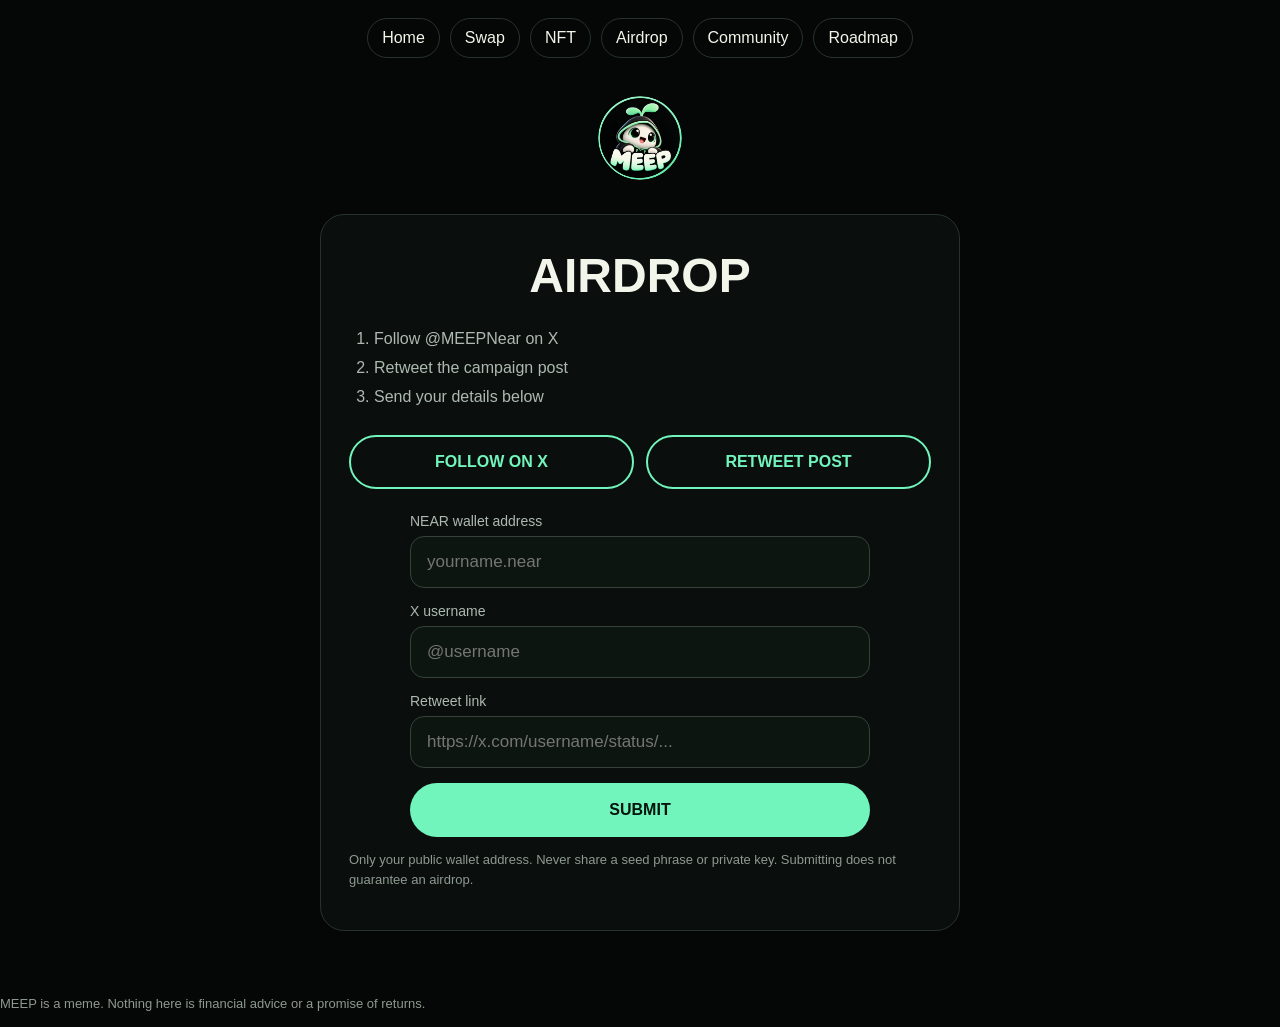
==== airdrop/index.html @ c92f4c92 "Update index.html" ====
<!doctype html>
<html lang="en">
<head>
<meta charset="utf-8">
<meta name="viewport" content="width=device-width,initial-scale=1">
<title>Airdrop — MEEP</title>
<style>
*{box-sizing:border-box}
html,body{margin:0;background:#050706;color:#f2f5e9;font-family:Arial,sans-serif}
body{min-height:100vh}
.nav{display:flex;flex-wrap:wrap;gap:10px;justify-content:center;padding:18px}
.nav a{color:#f2f5e9;text-decoration:none;padding:10px 14px;border:1px solid #26332c;border-radius:999px}
.nav a:hover{border-color:#72f5bd}
.page-head{text-align:center;padding:20px}
.page-head img{border-radius:50%}
main{max-width:680px;margin:auto;padding:10px 20px 50px}
#airdrop{border:1px solid #26332c;border-radius:24px;padding:28px;background:#0a0f0d}
h1{text-align:center;font-size:48px;margin:5px 0 22px}
.steps{line-height:1.8;padding-left:25px;color:#aeb9b1}
.row{display:grid;grid-template-columns:1fr 1fr;gap:12px;margin:24px 0}
.btn{display:flex;align-items:center;justify-content:center;min-height:54px;padding:12px 18px;border-radius:999px;background:#72f5bd;color:#03140c;border:2px solid #72f5bd;font-weight:700;text-decoration:none;cursor:pointer;font-size:16px}
.btn.ghost{background:transparent;color:#72f5bd}
.form{display:grid;gap:15px;max-width:460px;margin:0 auto}
.form label{display:grid;gap:7px;color:#aeb9b1;font-size:14px}
.form input{display:block;width:100%;height:52px;padding:12px 16px;border:1px solid #35433b;border-radius:14px;background:#0d1511;color:#fff;font-size:17px;outline:none;pointer-events:auto;touch-action:auto;user-select:text;-webkit-user-select:text;-webkit-appearance:none}
.form input:focus{border-color:#72f5bd;box-shadow:0 0 0 2px rgba(114,245,189,.2)}
.form button{width:100%;border:0}
.mut{color:#8e9991}
.small{font-size:13px;line-height:1.5}
.msg{text-align:center;min-height:20px}
.hp{position:absolute!important;left:-9999px!important;width:1px!important;height:1px!important;opacity:0!important}
@media(max-width:600px){h1{font-size:38px}.row{grid-template-columns:1fr}.nav{gap:6px}.nav a{font-size:13px;padding:8px 11px}#airdrop{padding:22px 16px}}
</style>
</head>
<body>
<nav class="nav">
<a href="../">Home</a><a href="../swap/">Swap</a><a href="../nft/">NFT</a><a href="../airdrop/">Airdrop</a><a href="../#community">Community</a><a href="../#roadmap">Roadmap</a>
</nav>
<header class="page-head"><a href="../"><img src="../assets/meep-logo.png" width="84" height="84" alt="MEEP"></a></header>

<main>
<section id="airdrop">
<h1>AIRDROP</h1>
<ol class="steps">
<li>Follow @MEEPNear on X</li>
<li>Retweet the campaign post</li>
<li>Send your details below</li>
</ol>

<div class="row">
<a class="btn ghost" href="https://x.com/MEEPNear" target="_blank" rel="noopener noreferrer">FOLLOW ON X</a>
<a class="btn ghost" href="https://x.com/MEEPNear/status/1961234567890123456" target="_blank" rel="noopener noreferrer">RETWEET POST</a>
</div>

<form id="airdropForm"
      class="form"
      method="POST"
      action="https://script.google.com/macros/s/AKfycbz8wpU4jtwtX3oNjs5a-BpoAA3H7zuObU0qwTlB0TODlUse9aWBgsUAeE2JBNXqvugm1g/exec">

<label>NEAR wallet address
<input id="wallet" name="wallet" type="text" autocomplete="off" autocapitalize="none" spellcheck="false" placeholder="yourname.near" maxlength="64" required>
</label>

<label>X username
<input id="x_username" name="x_username" type="text" autocomplete="off" autocapitalize="none" spellcheck="false" placeholder="@username" maxlength="16" required>
</label>

<label>Retweet link
<input id="retweet_url" name="retweet_url" type="url" inputmode="url" placeholder="https://x.com/username/status/..." maxlength="200" required>
</label>

<!-- Honeypot: should remain empty -->
<input class="hp" name="website" tabindex="-1" autocomplete="off">

<button id="submitBtn" class="btn" type="submit">SUBMIT</button>
</form>

<p class="mut small">Only your public wallet address. Never share a seed phrase or private key. Submitting does not guarantee an airdrop.</p>
</section>
</main>

<footer><p class="mut small">MEEP is a meme. Nothing here is financial advice or a promise of returns.</p></footer>
</body>
</html>
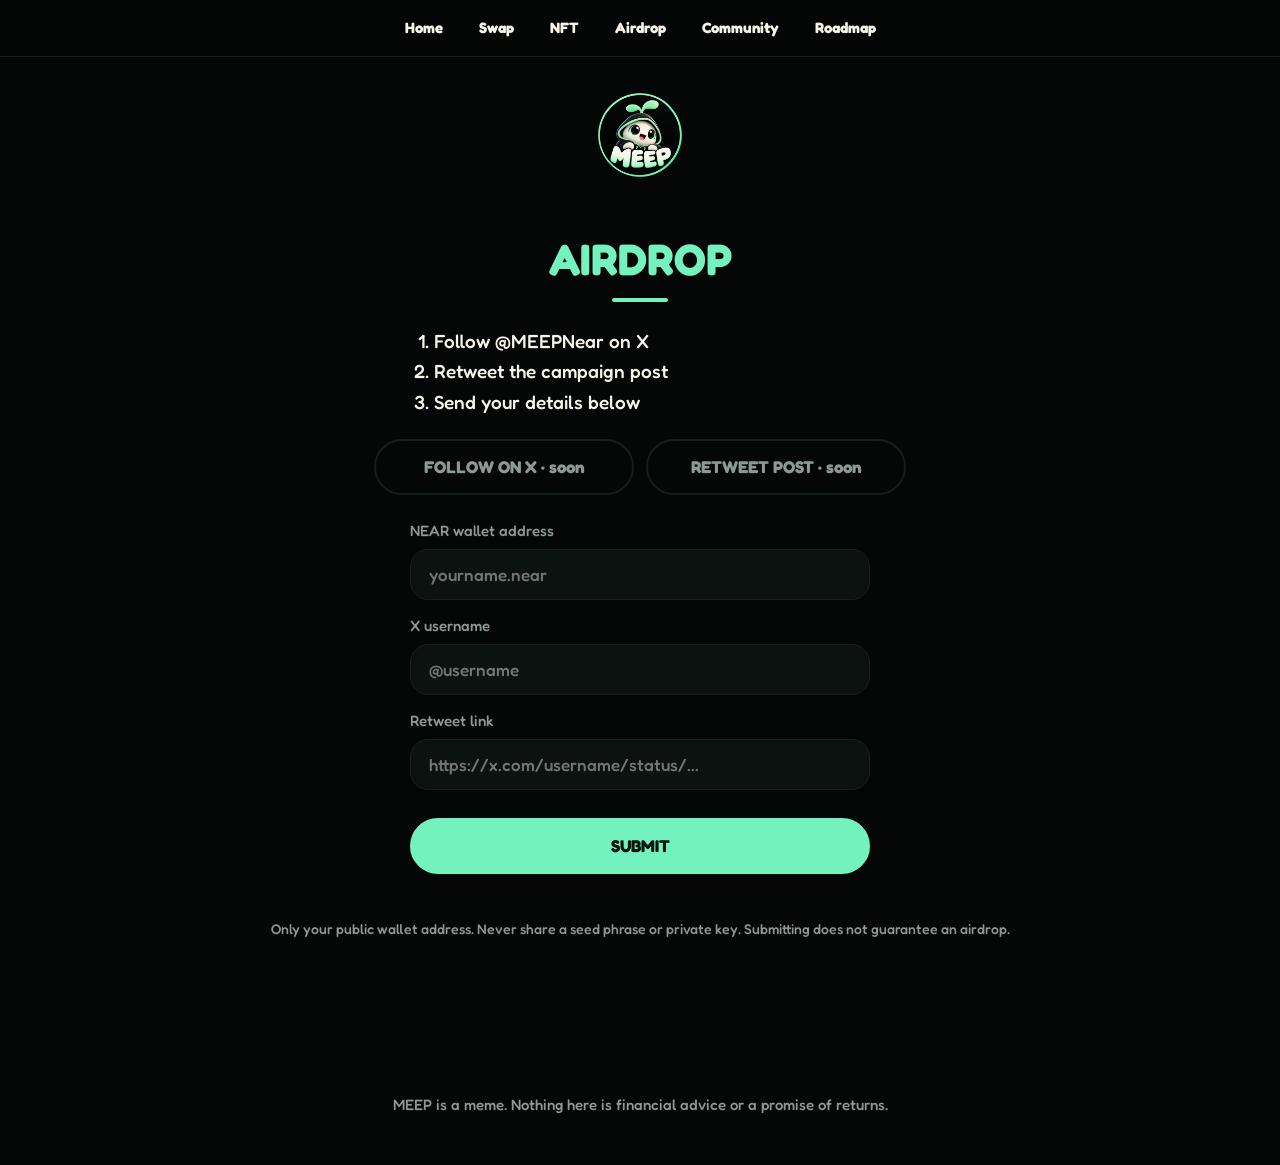
==== commit c7110c0d: "Update index.html" ====
--- a/airdrop/index.html
+++ b/airdrop/index.html
@@ -1,84 +1,64 @@
 <!doctype html>
-<html lang="en">
-<head>
-<meta charset="utf-8">
-<meta name="viewport" content="width=device-width,initial-scale=1">
-<title>Airdrop — MEEP</title>
-<style>
-*{box-sizing:border-box}
-html,body{margin:0;background:#050706;color:#f2f5e9;font-family:Arial,sans-serif}
-body{min-height:100vh}
-.nav{display:flex;flex-wrap:wrap;gap:10px;justify-content:center;padding:18px}
-.nav a{color:#f2f5e9;text-decoration:none;padding:10px 14px;border:1px solid #26332c;border-radius:999px}
-.nav a:hover{border-color:#72f5bd}
-.page-head{text-align:center;padding:20px}
-.page-head img{border-radius:50%}
-main{max-width:680px;margin:auto;padding:10px 20px 50px}
-#airdrop{border:1px solid #26332c;border-radius:24px;padding:28px;background:#0a0f0d}
-h1{text-align:center;font-size:48px;margin:5px 0 22px}
-.steps{line-height:1.8;padding-left:25px;color:#aeb9b1}
-.row{display:grid;grid-template-columns:1fr 1fr;gap:12px;margin:24px 0}
-.btn{display:flex;align-items:center;justify-content:center;min-height:54px;padding:12px 18px;border-radius:999px;background:#72f5bd;color:#03140c;border:2px solid #72f5bd;font-weight:700;text-decoration:none;cursor:pointer;font-size:16px}
-.btn.ghost{background:transparent;color:#72f5bd}
-.form{display:grid;gap:15px;max-width:460px;margin:0 auto}
-.form label{display:grid;gap:7px;color:#aeb9b1;font-size:14px}
-.form input{display:block;width:100%;height:52px;padding:12px 16px;border:1px solid #35433b;border-radius:14px;background:#0d1511;color:#fff;font-size:17px;outline:none;pointer-events:auto;touch-action:auto;user-select:text;-webkit-user-select:text;-webkit-appearance:none}
-.form input:focus{border-color:#72f5bd;box-shadow:0 0 0 2px rgba(114,245,189,.2)}
-.form button{width:100%;border:0}
-.mut{color:#8e9991}
-.small{font-size:13px;line-height:1.5}
-.msg{text-align:center;min-height:20px}
-.hp{position:absolute!important;left:-9999px!important;width:1px!important;height:1px!important;opacity:0!important}
-@media(max-width:600px){h1{font-size:38px}.row{grid-template-columns:1fr}.nav{gap:6px}.nav a{font-size:13px;padding:8px 11px}#airdrop{padding:22px 16px}}
-</style>
-</head>
-<body>
-<nav class="nav">
-<a href="../">Home</a><a href="../swap/">Swap</a><a href="../nft/">NFT</a><a href="../airdrop/">Airdrop</a><a href="../#community">Community</a><a href="../#roadmap">Roadmap</a>
-</nav>
-<header class="page-head"><a href="../"><img src="../assets/meep-logo.png" width="84" height="84" alt="MEEP"></a></header>
 
-<main>
-<section id="airdrop">
-<h1>AIRDROP</h1>
-<ol class="steps">
-<li>Follow @MEEPNear on X</li>
-<li>Retweet the campaign post</li>
-<li>Send your details below</li>
-</ol>
-
-<div class="row">
-<a class="btn ghost" href="https://x.com/MEEPNear" target="_blank" rel="noopener noreferrer">FOLLOW ON X</a>
-<a class="btn ghost" href="https://x.com/MEEPNear/status/1961234567890123456" target="_blank" rel="noopener noreferrer">RETWEET POST</a>
-</div>
-
-<form id="airdropForm"
-      class="form"
-      method="POST"
-      action="https://script.google.com/macros/s/AKfycbz8wpU4jtwtX3oNjs5a-BpoAA3H7zuObU0qwTlB0TODlUse9aWBgsUAeE2JBNXqvugm1g/exec">
-
-<label>NEAR wallet address
-<input id="wallet" name="wallet" type="text" autocomplete="off" autocapitalize="none" spellcheck="false" placeholder="yourname.near" maxlength="64" required>
-</label>
-
-<label>X username
-<input id="x_username" name="x_username" type="text" autocomplete="off" autocapitalize="none" spellcheck="false" placeholder="@username" maxlength="16" required>
-</label>
-
-<label>Retweet link
-<input id="retweet_url" name="retweet_url" type="url" inputmode="url" placeholder="https://x.com/username/status/..." maxlength="200" required>
-</label>
-
-<!-- Honeypot: should remain empty -->
-<input class="hp" name="website" tabindex="-1" autocomplete="off">
-
-<button id="submitBtn" class="btn" type="submit">SUBMIT</button>
-</form>
-
-<p class="mut small">Only your public wallet address. Never share a seed phrase or private key. Submitting does not guarantee an airdrop.</p>
-</section>
-</main>
-
-<footer><p class="mut small">MEEP is a meme. Nothing here is financial advice or a promise of returns.</p></footer>
-</body>
-</html>
+<html lang="en">  
+<head>  
+<meta charset="utf-8">  
+<meta name="viewport" content="width=device-width, initial-scale=1">  
+<title>Airdrop — MEEP</title>  
+<meta name="description" content="Join the MEEP airdrop: follow, retweet, and register your NEAR wallet.">  
+<meta name="theme-color" content="#050706">  
+<meta property="og:type" content="website">  
+<meta property="og:title" content="Airdrop — MEEP">  
+<meta property="og:description" content="Join the MEEP airdrop: follow, retweet, and register your NEAR wallet.">  
+<meta property="og:image" content="../assets/meep-logo.png">  
+<meta name="twitter:card" content="summary_large_image">  
+<meta name="twitter:site" content="@MEEPNear">  
+<link rel="icon" type="image/png" href="../assets/favicon.png">  
+<link rel="preconnect" href="https://fonts.googleapis.com">  
+<link rel="preconnect" href="https://fonts.gstatic.com" crossorigin>  
+<link rel="stylesheet" href="https://fonts.googleapis.com/css2?family=Fredoka:wght@500;700&display=swap">  
+<link rel="stylesheet" href="../style.css">  
+</head>  
+<body class="page">  <nav class="nav" aria-label="Pages">  
+  <a href="../">Home</a>  
+  <a href="../swap/">Swap</a>  
+  <a href="../nft/">NFT</a>  
+  <a href="../airdrop/">Airdrop</a>  
+  <a href="../#community">Community</a>  
+  <a href="../#roadmap">Roadmap</a>  
+</nav>  <header class="page-head"><a href="../" aria-label="MEEP home"><img src="../assets/meep-logo.png" width="84" height="84" alt="MEEP"></a></header>  <main>  
+  <section id="airdrop">  
+    <h1 class="title">AIRDROP</h1>  
+    <ol class="steps">  
+      <li>Follow @MEEPNear on X</li>  
+      <li>Retweet the campaign post</li>  
+      <li>Send your details below</li>  
+    </ol>  
+    <div class="row">  
+      <a id="follow" class="btn ghost off" data-label="FOLLOW ON X" aria-disabled="true">FOLLOW ON X · soon</a>  
+      <a id="rt-post" class="btn ghost off" data-label="RETWEET POST" aria-disabled="true">RETWEET POST · soon</a>  
+    </div>  
+    <form id="airdrop-form" novalidate>  
+      <fieldset id="airdrop-fields" class="form">  
+        <label>NEAR wallet address  
+          <input name="wallet" type="text" autocomplete="off" autocapitalize="none" spellcheck="false" placeholder="yourname.near" maxlength="64">  
+        </label>  
+        <label>X username  
+          <input name="x_username" type="text" autocomplete="off" autocapitalize="none" spellcheck="false" placeholder="@username" maxlength="16">  
+        </label>  
+        <label>Retweet link  
+          <input name="retweet_url" type="url" inputmode="url" placeholder="https://x.com/username/status/..." maxlength="200">  
+        </label>  
+        <input class="hp" name="website" type="text" tabindex="-1" autocomplete="off" aria-hidden="true">  
+        <p id="airdrop-hint" class="mut small"></p>  
+        <button id="airdrop-btn" class="btn" type="submit">SUBMIT</button>  
+        <p id="airdrop-msg" role="status"></p>  
+      </fieldset>  
+    </form>  
+    <p class="mut small">Only your public wallet address. Never share a seed phrase or private key. Submitting does not guarantee an airdrop.</p>  
+  </section>  
+</main>  <footer>  
+  <p class="mut">MEEP is a meme. Nothing here is financial advice or a promise of returns.</p>  
+</footer>  <script src="../config.js?v=3"></script>
+<script src="../app.js?v=3"></script>  </body>  
+</html>
--- a/style.css
+++ b/style.css
@@ -0,0 +1,131 @@
+:root{--bg:#050706;--mint:#74f2be;--cream:#f7f3e6;--mut:#8c9a93;--line:#16201b;--font:"Fredoka",ui-rounded,"Segoe UI",system-ui,sans-serif}
+*{box-sizing:border-box;margin:0}
+[hidden]{display:none!important}
+html{scroll-behavior:smooth;background:var(--bg)}
+body{background:var(--bg);color:var(--cream);font:500 18px/1.6 var(--font);text-align:center;-webkit-font-smoothing:antialiased}
+a:focus-visible,button:focus-visible{outline:3px solid var(--mint);outline-offset:3px}
+
+.hero,main,footer{width:min(100%,780px);margin:0 auto;padding-inline:20px}
+.hero{min-height:100svh;display:flex;flex-direction:column;align-items:center;justify-content:center;gap:6px;padding-block:28px}
+.logo{width:min(78vw,400px);height:auto;animation:float 4s ease-in-out infinite;filter:drop-shadow(0 24px 60px rgba(116,242,190,.16))}
+h1{font-size:clamp(34px,9vw,64px);line-height:1.05;font-weight:700;margin-top:10px}
+.tagline{font-size:clamp(18px,4.6vw,24px);color:var(--mint)}
+h2{font-size:clamp(28px,7vw,40px);line-height:1.1;font-weight:700;color:var(--mint);margin-bottom:24px}
+h3{font-size:19px;color:var(--mint);margin-bottom:6px}
+section{padding:88px 0;border-top:1px solid var(--line)}
+footer{padding-block:48px;font-size:15px}
+.mut{color:var(--mut)}
+
+.row{display:flex;flex-wrap:wrap;gap:12px;justify-content:center;margin:22px 0 6px}
+.btn{flex:1 1 180px;max-width:260px;display:inline-flex;align-items:center;justify-content:center;min-height:56px;padding:0 24px;border-radius:999px;background:var(--mint);color:#03140c;border:2px solid var(--mint);font:700 17px var(--font);text-decoration:none;cursor:pointer;transition:transform .15s}
+.btn:hover{transform:translateY(-2px)}
+.btn.ghost{background:transparent;color:var(--mint)}
+.btn.off{background:transparent;color:var(--mut);border-color:var(--line);cursor:not-allowed}
+.btn.off:hover{transform:none}
+
+.facts{display:grid;grid-template-columns:repeat(auto-fit,minmax(150px,1fr));gap:22px}
+.facts dt{color:var(--mut);font-size:15px}
+.facts dd{font-size:24px;font-weight:700}
+.count{display:flex;justify-content:center;gap:16px;margin-top:44px;min-height:76px}
+.count div{display:flex;flex-direction:column;min-width:64px}
+.count b{font-size:clamp(34px,10vw,54px);line-height:1;font-variant-numeric:tabular-nums}
+.count span{font-size:13px;color:var(--mut)}
+.soon,.live{font-size:clamp(22px,6vw,32px);font-weight:700}
+.live{color:var(--mint);font-size:clamp(30px,8vw,46px)}
+
+.ca{display:block;padding:16px;border:1px solid var(--line);border-radius:16px;font:15px ui-monospace,Menlo,monospace;word-break:break-all;user-select:all}
+#contract p.mut{margin-top:18px}
+
+.taxes{display:flex;justify-content:center;gap:clamp(28px,10vw,80px)}
+.taxes b{display:block;font-size:clamp(64px,18vw,112px);line-height:1}
+.taxes span{color:var(--mut)}
+
+.lore p{font-size:clamp(20px,5vw,26px);margin:8px 0}
+.lore .strong{margin-top:28px;font-weight:700;color:var(--mint)}
+.verse{list-style:none;display:grid;grid-template-columns:repeat(auto-fit,minmax(170px,1fr));gap:24px;padding:0}
+.verse b{display:block;font-size:22px}
+.verse span{display:block;color:var(--mut)}
+.verse em{display:block;margin-top:8px;font-style:normal;font-size:14px;color:var(--mint)}
+
+.road{display:grid;gap:32px;text-align:left}
+.road ul{padding-left:22px}
+
+@keyframes float{50%{transform:translateY(-10px)}}
+@keyframes rise{from{opacity:.1;transform:translateY(24px)}to{opacity:1;transform:none}}
+@supports (animation-timeline:view()){
+  .lore p{animation:rise linear both;animation-timeline:view();animation-range:entry 0% cover 30%}
+}
+@media (prefers-reduced-motion:reduce){*{animation:none!important;scroll-behavior:auto!important;transition:none!important}}
+
+.small{font-size:14px}
+
+body{overflow-x:hidden}
+.nav{position:sticky;top:0;z-index:10;display:flex;gap:4px;overflow-x:auto;padding:8px 12px;background:rgba(5,7,6,.92);backdrop-filter:blur(8px);border-bottom:1px solid var(--line);scrollbar-width:none}
+.nav::-webkit-scrollbar{display:none}
+.nav a{flex:none;padding:8px 14px;border-radius:999px;color:var(--cream);text-decoration:none;font-weight:700;font-size:15px}
+.nav a:first-child{margin-left:auto}
+.nav a:last-child{margin-right:auto}
+.nav a:hover{color:var(--mint)}
+.hero{min-height:calc(100svh - 58px)}
+section{scroll-margin-top:58px}
+section:nth-of-type(even){background:#08100d;box-shadow:0 0 0 100vmax #08100d;clip-path:inset(0 -100vmax)}
+
+.steps{max-width:420px;margin:0 auto 8px;padding-left:24px;text-align:left}
+.form{max-width:420px;margin:24px auto 0;border:0;padding:0;min-width:0;display:grid;gap:14px;text-align:left}
+.form:disabled{opacity:.45}
+.form label{display:grid;gap:6px;color:var(--mut);font-size:15px}
+.form input{width:100%;padding:14px 18px;border:1px solid var(--line);border-radius:18px;background:#0c1210;color:var(--cream);font:500 17px var(--font)}
+.form input:focus-visible{outline:3px solid var(--mint)}
+.form .btn{max-width:none;width:100%}
+.form .btn:disabled{opacity:.5;cursor:not-allowed}
+.hp{position:absolute;left:-9999px;width:1px;height:1px;opacity:0}
+#airdrop-msg{min-height:1.6em;text-align:center;color:var(--mint)}
+
+/* One width, clearly banded sections, phone and desktop sizing */
+.hero,main,footer{width:min(100%,1040px)}
+section{padding:72px 0}
+section:nth-of-type(even){background:#0c1814;box-shadow:0 0 0 100vmax #0c1814;clip-path:inset(0 -100vmax)}
+section h2::after{content:"";display:block;width:56px;height:4px;margin:14px auto 0;border-radius:4px;background:var(--mint)}
+.nav a.on{background:var(--mint);color:#03140c}
+@media (min-width:700px){
+  section{padding:104px 0}
+  .road{grid-template-columns:repeat(3,1fr);gap:40px}
+  .verse{grid-template-columns:repeat(3,1fr)}
+  .form,.steps{max-width:460px}
+}
+@media (min-width:1000px){
+  body{font-size:19px}
+  .logo{width:440px}
+  .nav{gap:8px}
+}
+
+/* Sub-pages */
+.page{display:flex;flex-direction:column;min-height:100svh}
+.page main{flex:1;width:min(100%,1040px)}
+.page-head{padding:36px 20px 0;text-align:center}
+.page-head img{width:84px;height:84px}
+.page main>section:first-child{border-top:0;padding-top:40px}
+.title{font-size:clamp(30px,8vw,44px);line-height:1.1;font-weight:700;color:var(--mint);margin-bottom:24px}
+.title::after{content:"";display:block;width:56px;height:4px;margin:14px auto 0;border-radius:4px;background:var(--mint)}
+
+/* Swap and NFT: visible but locked until launch */
+.swap{max-width:460px;margin:28px auto 16px;padding:20px;border:1px solid var(--line);border-radius:28px;text-align:left;display:grid;gap:14px}
+.swap label{display:grid;gap:6px;color:var(--mut);font-size:15px}
+.swap .btn{max-width:none;width:100%}
+.field{display:flex;align-items:center;gap:12px;padding:14px 18px;border-radius:18px;background:#0c1210;color:var(--cream)}
+.field input{flex:1;min-width:0;background:none;border:0;color:inherit;font:700 28px var(--font)}
+.field span{font-weight:700;color:var(--mint)}
+.nfts{list-style:none;padding:0;margin:28px 0 20px;display:grid;grid-template-columns:repeat(auto-fit,minmax(150px,1fr));gap:22px}
+@media (min-width:700px){.nfts{grid-template-columns:repeat(4,1fr)}}
+
+/* Swap and NFT interactive previews */
+.field output{flex:1;min-width:0;font:700 28px var(--font)}
+.field:focus-within{outline:3px solid var(--mint)}
+.field input:focus{outline:none}
+#swap-msg,#nft-msg{min-height:1.6em;margin-top:14px}
+.nfts img{display:block;width:100%;height:auto;border-radius:24px;background:#0c1210}
+.nfts b{display:block;margin:10px 0 8px}
+.nfts .btn{width:100%;min-height:46px;font-size:15px}
+.v2{filter:hue-rotate(160deg)}
+.v3{filter:hue-rotate(-70deg) saturate(1.2)}
+.v4{filter:grayscale(1) contrast(1.1)}
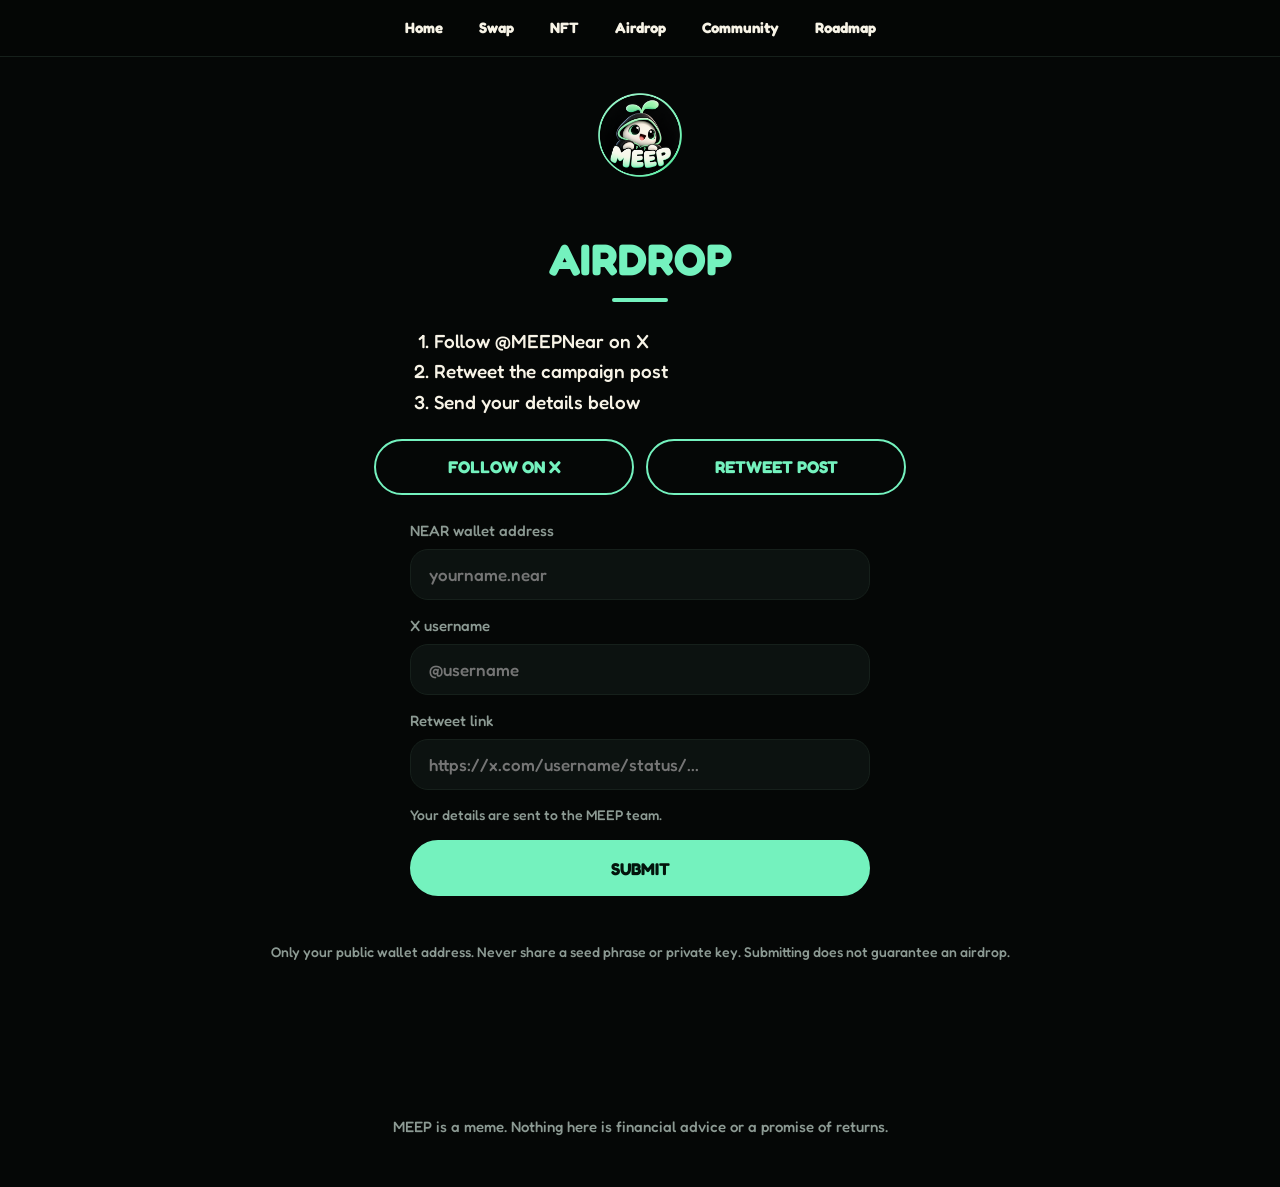
==== commit ce5102f4: "Update index.html" ====
--- a/airdrop/index.html
+++ b/airdrop/index.html
@@ -1,64 +1,265 @@
 <!doctype html>
-
-<html lang="en">  
-<head>  
-<meta charset="utf-8">  
-<meta name="viewport" content="width=device-width, initial-scale=1">  
-<title>Airdrop — MEEP</title>  
-<meta name="description" content="Join the MEEP airdrop: follow, retweet, and register your NEAR wallet.">  
-<meta name="theme-color" content="#050706">  
-<meta property="og:type" content="website">  
-<meta property="og:title" content="Airdrop — MEEP">  
-<meta property="og:description" content="Join the MEEP airdrop: follow, retweet, and register your NEAR wallet.">  
-<meta property="og:image" content="../assets/meep-logo.png">  
-<meta name="twitter:card" content="summary_large_image">  
-<meta name="twitter:site" content="@MEEPNear">  
-<link rel="icon" type="image/png" href="../assets/favicon.png">  
-<link rel="preconnect" href="https://fonts.googleapis.com">  
-<link rel="preconnect" href="https://fonts.gstatic.com" crossorigin>  
-<link rel="stylesheet" href="https://fonts.googleapis.com/css2?family=Fredoka:wght@500;700&display=swap">  
-<link rel="stylesheet" href="../style.css">  
-</head>  
-<body class="page">  <nav class="nav" aria-label="Pages">  
-  <a href="../">Home</a>  
-  <a href="../swap/">Swap</a>  
-  <a href="../nft/">NFT</a>  
-  <a href="../airdrop/">Airdrop</a>  
-  <a href="../#community">Community</a>  
-  <a href="../#roadmap">Roadmap</a>  
-</nav>  <header class="page-head"><a href="../" aria-label="MEEP home"><img src="../assets/meep-logo.png" width="84" height="84" alt="MEEP"></a></header>  <main>  
-  <section id="airdrop">  
-    <h1 class="title">AIRDROP</h1>  
-    <ol class="steps">  
-      <li>Follow @MEEPNear on X</li>  
-      <li>Retweet the campaign post</li>  
-      <li>Send your details below</li>  
-    </ol>  
-    <div class="row">  
-      <a id="follow" class="btn ghost off" data-label="FOLLOW ON X" aria-disabled="true">FOLLOW ON X · soon</a>  
-      <a id="rt-post" class="btn ghost off" data-label="RETWEET POST" aria-disabled="true">RETWEET POST · soon</a>  
-    </div>  
-    <form id="airdrop-form" novalidate>  
-      <fieldset id="airdrop-fields" class="form">  
-        <label>NEAR wallet address  
-          <input name="wallet" type="text" autocomplete="off" autocapitalize="none" spellcheck="false" placeholder="yourname.near" maxlength="64">  
-        </label>  
-        <label>X username  
-          <input name="x_username" type="text" autocomplete="off" autocapitalize="none" spellcheck="false" placeholder="@username" maxlength="16">  
-        </label>  
-        <label>Retweet link  
-          <input name="retweet_url" type="url" inputmode="url" placeholder="https://x.com/username/status/..." maxlength="200">  
-        </label>  
-        <input class="hp" name="website" type="text" tabindex="-1" autocomplete="off" aria-hidden="true">  
-        <p id="airdrop-hint" class="mut small"></p>  
-        <button id="airdrop-btn" class="btn" type="submit">SUBMIT</button>  
-        <p id="airdrop-msg" role="status"></p>  
-      </fieldset>  
-    </form>  
-    <p class="mut small">Only your public wallet address. Never share a seed phrase or private key. Submitting does not guarantee an airdrop.</p>  
-  </section>  
-</main>  <footer>  
-  <p class="mut">MEEP is a meme. Nothing here is financial advice or a promise of returns.</p>  
-</footer>  <script src="../config.js?v=3"></script>
-<script src="../app.js?v=3"></script>  </body>  
+<html lang="en">
+<head>
+<meta charset="utf-8">
+<meta name="viewport" content="width=device-width, initial-scale=1">
+
+<title>Airdrop — MEEP</title>
+
+<meta
+  name="description"
+  content="Join the MEEP airdrop: follow, retweet, and register your NEAR wallet."
+>
+
+<meta name="theme-color" content="#050706">
+
+<meta property="og:type" content="website">
+<meta property="og:title" content="Airdrop — MEEP">
+<meta
+  property="og:description"
+  content="Join the MEEP airdrop: follow, retweet, and register your NEAR wallet."
+>
+<meta property="og:image" content="../assets/meep-logo.png">
+
+<meta name="twitter:card" content="summary_large_image">
+<meta name="twitter:site" content="@MEEPNear">
+
+<link
+  rel="icon"
+  type="image/png"
+  href="../assets/favicon.png"
+>
+
+<link rel="preconnect" href="https://fonts.googleapis.com">
+<link
+  rel="preconnect"
+  href="https://fonts.gstatic.com"
+  crossorigin
+>
+
+<link
+  rel="stylesheet"
+  href="https://fonts.googleapis.com/css2?family=Fredoka:wght@500;700&display=swap"
+>
+
+<link rel="stylesheet" href="../style.css">
+
+</head>
+
+<body class="page">
+
+<nav class="nav" aria-label="Pages">
+
+  <a href="../">Home</a>
+
+  <a href="../swap/">Swap</a>
+
+  <a href="../nft/">NFT</a>
+
+  <a href="../airdrop/">Airdrop</a>
+
+  <a href="../#community">Community</a>
+
+  <a href="../#roadmap">Roadmap</a>
+
+</nav>
+
+
+<header class="page-head">
+
+  <a
+    href="../"
+    aria-label="MEEP home"
+  >
+
+    <img
+      src="../assets/meep-logo.png"
+      width="84"
+      height="84"
+      alt="MEEP"
+    >
+
+  </a>
+
+</header>
+
+
+<main>
+
+<section id="airdrop">
+
+  <h1 class="title">AIRDROP</h1>
+
+
+  <ol class="steps">
+
+    <li>Follow @MEEPNear on X</li>
+
+    <li>Retweet the campaign post</li>
+
+    <li>Send your details below</li>
+
+  </ol>
+
+
+  <div class="row">
+
+    <!-- FOLLOW BUTTON -->
+
+    <a
+      id="follow"
+      class="btn ghost"
+      data-label="FOLLOW ON X"
+      href="https://x.com/MEEPNear"
+      target="_blank"
+      rel="noopener noreferrer"
+    >
+      FOLLOW ON X
+    </a>
+
+
+    <!-- RETWEET BUTTON -->
+
+    <a
+      id="rt-post"
+      class="btn ghost"
+      data-label="RETWEET POST"
+      href="https://x.com/MEEPNear/status/2104619417518887391"
+      target="_blank"
+      rel="noopener noreferrer"
+    >
+      RETWEET POST
+    </a>
+
+  </div>
+
+
+  <form
+    id="airdrop-form"
+    novalidate
+  >
+
+    <fieldset
+      id="airdrop-fields"
+      class="form"
+    >
+
+
+      <label>
+
+        NEAR wallet address
+
+        <input
+          name="wallet"
+          type="text"
+          autocomplete="off"
+          autocapitalize="none"
+          spellcheck="false"
+          placeholder="yourname.near"
+          maxlength="64"
+        >
+
+      </label>
+
+
+      <label>
+
+        X username
+
+        <input
+          name="x_username"
+          type="text"
+          autocomplete="off"
+          autocapitalize="none"
+          spellcheck="false"
+          placeholder="@username"
+          maxlength="16"
+        >
+
+      </label>
+
+
+      <label>
+
+        Retweet link
+
+        <input
+          name="retweet_url"
+          type="url"
+          inputmode="url"
+          placeholder="https://x.com/username/status/..."
+          maxlength="200"
+        >
+
+      </label>
+
+
+      <!-- Honeypot -->
+
+      <input
+        class="hp"
+        name="website"
+        type="text"
+        tabindex="-1"
+        autocomplete="off"
+        aria-hidden="true"
+      >
+
+
+      <p
+        id="airdrop-hint"
+        class="mut small"
+      ></p>
+
+
+      <button
+        id="airdrop-btn"
+        class="btn"
+        type="submit"
+      >
+        SUBMIT
+      </button>
+
+
+      <p
+        id="airdrop-msg"
+        role="status"
+      ></p>
+
+
+    </fieldset>
+
+  </form>
+
+
+  <p class="mut small">
+
+    Only your public wallet address.
+    Never share a seed phrase or private key.
+    Submitting does not guarantee an airdrop.
+
+  </p>
+
+</section>
+
+</main>
+
+
+<footer>
+
+  <p class="mut">
+
+    MEEP is a meme.
+    Nothing here is financial advice or a promise of returns.
+
+  </p>
+
+</footer>
+
+
+<script src="../config.js?v=4"></script>
+
+<script src="../app.js?v=4"></script>
+
+</body>
 </html>
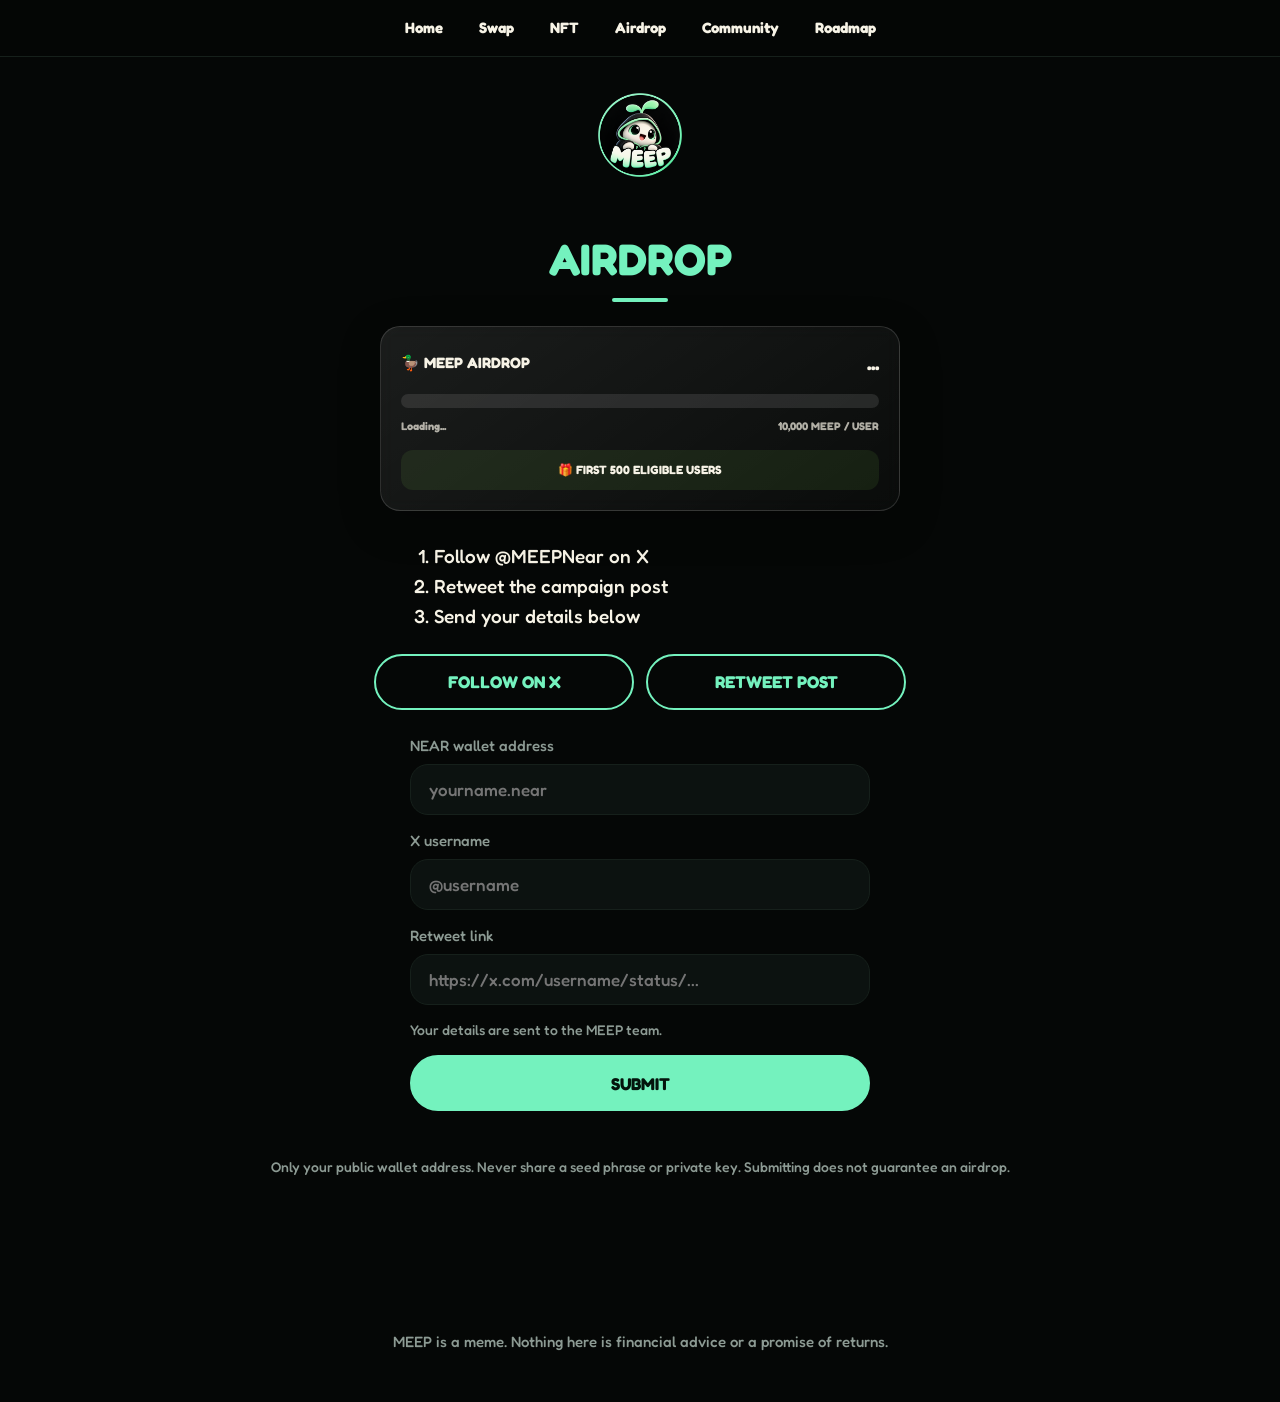
==== commit d3e45b47: "Update index.html" ====
--- a/airdrop/index.html
+++ b/airdrop/index.html
@@ -3,263 +3,340 @@
 <head>
 <meta charset="utf-8">
 <meta name="viewport" content="width=device-width, initial-scale=1">
-
 <title>Airdrop — MEEP</title>
-
-<meta
-  name="description"
-  content="Join the MEEP airdrop: follow, retweet, and register your NEAR wallet."
->
-
+<meta name="description" content="Join the MEEP airdrop: follow, retweet, and register your NEAR wallet.">
 <meta name="theme-color" content="#050706">
-
 <meta property="og:type" content="website">
 <meta property="og:title" content="Airdrop — MEEP">
-<meta
-  property="og:description"
-  content="Join the MEEP airdrop: follow, retweet, and register your NEAR wallet."
->
+<meta property="og:description" content="Join the MEEP airdrop: follow, retweet, and register your NEAR wallet.">
 <meta property="og:image" content="../assets/meep-logo.png">
-
 <meta name="twitter:card" content="summary_large_image">
 <meta name="twitter:site" content="@MEEPNear">
-
-<link
-  rel="icon"
-  type="image/png"
-  href="../assets/favicon.png"
->
-
+<link rel="icon" type="image/png" href="../assets/favicon.png">
 <link rel="preconnect" href="https://fonts.googleapis.com">
-<link
-  rel="preconnect"
-  href="https://fonts.gstatic.com"
-  crossorigin
->
-
-<link
-  rel="stylesheet"
-  href="https://fonts.googleapis.com/css2?family=Fredoka:wght@500;700&display=swap"
->
-
+<link rel="preconnect" href="https://fonts.gstatic.com" crossorigin>
+<link rel="stylesheet" href="https://fonts.googleapis.com/css2?family=Fredoka:wght@500;700&display=swap">
 <link rel="stylesheet" href="../style.css">
-
 </head>
 
 <body class="page">
 
 <nav class="nav" aria-label="Pages">
-
   <a href="../">Home</a>
-
   <a href="../swap/">Swap</a>
-
   <a href="../nft/">NFT</a>
-
   <a href="../airdrop/">Airdrop</a>
-
   <a href="../#community">Community</a>
-
   <a href="../#roadmap">Roadmap</a>
-
 </nav>
 
-
 <header class="page-head">
-
-  <a
-    href="../"
-    aria-label="MEEP home"
-  >
-
-    <img
-      src="../assets/meep-logo.png"
-      width="84"
-      height="84"
-      alt="MEEP"
-    >
-
+  <a href="../" aria-label="MEEP home">
+    <img src="../assets/meep-logo.png" width="84" height="84" alt="MEEP">
   </a>
-
 </header>
 
-
 <main>
-
-<section id="airdrop">
-
-  <h1 class="title">AIRDROP</h1>
-
-
-  <ol class="steps">
-
-    <li>Follow @MEEPNear on X</li>
-
-    <li>Retweet the campaign post</li>
-
-    <li>Send your details below</li>
-
-  </ol>
-
-
-  <div class="row">
-
-    <!-- FOLLOW BUTTON -->
-
-    <a
-      id="follow"
-      class="btn ghost"
-      data-label="FOLLOW ON X"
-      href="https://x.com/MEEPNear"
-      target="_blank"
-      rel="noopener noreferrer"
-    >
-      FOLLOW ON X
-    </a>
-
-
-    <!-- RETWEET BUTTON -->
-
-    <a
-      id="rt-post"
-      class="btn ghost"
-      data-label="RETWEET POST"
-      href="https://x.com/MEEPNear/status/2104619417518887391"
-      target="_blank"
-      rel="noopener noreferrer"
-    >
-      RETWEET POST
-    </a>
-
-  </div>
-
-
-  <form
-    id="airdrop-form"
-    novalidate
-  >
-
-    <fieldset
-      id="airdrop-fields"
-      class="form"
-    >
-
-
-      <label>
-
-        NEAR wallet address
+  <section id="airdrop">
+
+    <h1 class="title">AIRDROP</h1>
+
+    <!-- AIRDROP PROGRESS -->
+    <div id="airdrop-progress">
+
+      <div class="progress-title">
+        <span>🦆 MEEP AIRDROP</span>
+        <strong id="progress-count">...</strong>
+      </div>
+
+      <div class="progress-bar">
+        <div id="progress-fill" class="progress-fill"></div>
+      </div>
+
+      <div class="progress-info">
+        <span id="progress-percent">Loading...</span>
+        <span>10,000 MEEP / USER</span>
+      </div>
+
+      <div class="progress-note">
+        🎁 FIRST 500 ELIGIBLE USERS
+      </div>
+
+    </div>
+
+    <ol class="steps">
+      <li>Follow @MEEPNear on X</li>
+      <li>Retweet the campaign post</li>
+      <li>Send your details below</li>
+    </ol>
+
+    <div class="row">
+      <a id="follow" class="btn ghost off" data-label="FOLLOW ON X" aria-disabled="true">
+        FOLLOW ON X · soon
+      </a>
+
+      <a id="rt-post" class="btn ghost off" data-label="RETWEET POST" aria-disabled="true">
+        RETWEET POST · soon
+      </a>
+    </div>
+
+    <form id="airdrop-form" novalidate>
+
+      <fieldset id="airdrop-fields" class="form">
+
+        <label>
+          NEAR wallet address
+          <input
+            name="wallet"
+            type="text"
+            autocomplete="off"
+            autocapitalize="none"
+            spellcheck="false"
+            placeholder="yourname.near"
+            maxlength="64">
+        </label>
+
+        <label>
+          X username
+          <input
+            name="x_username"
+            type="text"
+            autocomplete="off"
+            autocapitalize="none"
+            spellcheck="false"
+            placeholder="@username"
+            maxlength="16">
+        </label>
+
+        <label>
+          Retweet link
+          <input
+            name="retweet_url"
+            type="url"
+            inputmode="url"
+            placeholder="https://x.com/username/status/..."
+            maxlength="200">
+        </label>
 
         <input
-          name="wallet"
+          class="hp"
+          name="website"
           type="text"
+          tabindex="-1"
           autocomplete="off"
-          autocapitalize="none"
-          spellcheck="false"
-          placeholder="yourname.near"
-          maxlength="64"
-        >
-
-      </label>
-
-
-      <label>
-
-        X username
-
-        <input
-          name="x_username"
-          type="text"
-          autocomplete="off"
-          autocapitalize="none"
-          spellcheck="false"
-          placeholder="@username"
-          maxlength="16"
-        >
-
-      </label>
-
-
-      <label>
-
-        Retweet link
-
-        <input
-          name="retweet_url"
-          type="url"
-          inputmode="url"
-          placeholder="https://x.com/username/status/..."
-          maxlength="200"
-        >
-
-      </label>
-
-
-      <!-- Honeypot -->
-
-      <input
-        class="hp"
-        name="website"
-        type="text"
-        tabindex="-1"
-        autocomplete="off"
-        aria-hidden="true"
-      >
-
-
-      <p
-        id="airdrop-hint"
-        class="mut small"
-      ></p>
-
-
-      <button
-        id="airdrop-btn"
-        class="btn"
-        type="submit"
-      >
-        SUBMIT
-      </button>
-
-
-      <p
-        id="airdrop-msg"
-        role="status"
-      ></p>
-
-
-    </fieldset>
-
-  </form>
-
-
-  <p class="mut small">
-
-    Only your public wallet address.
-    Never share a seed phrase or private key.
-    Submitting does not guarantee an airdrop.
-
+          aria-hidden="true">
+
+        <p id="airdrop-hint" class="mut small"></p>
+
+        <button id="airdrop-btn" class="btn" type="submit">
+          SUBMIT
+        </button>
+
+        <p id="airdrop-msg" role="status"></p>
+
+      </fieldset>
+
+    </form>
+
+    <p class="mut small">
+      Only your public wallet address. Never share a seed phrase or private key.
+      Submitting does not guarantee an airdrop.
+    </p>
+
+  </section>
+</main>
+
+<footer>
+  <p class="mut">
+    MEEP is a meme. Nothing here is financial advice or a promise of returns.
   </p>
-
-</section>
-
-</main>
-
-
-<footer>
-
-  <p class="mut">
-
-    MEEP is a meme.
-    Nothing here is financial advice or a promise of returns.
-
-  </p>
-
 </footer>
 
-
-<script src="../config.js?v=4"></script>
-
-<script src="../app.js?v=4"></script>
+<style>
+/* ================================
+   AIRDROP PROGRESS
+================================ */
+
+#airdrop-progress {
+  width: min(520px, calc(100% - 30px));
+  margin: 24px auto 30px;
+  padding: 20px;
+  box-sizing: border-box;
+
+  border: 1px solid rgba(255,255,255,.14);
+  border-radius: 20px;
+
+  background:
+    linear-gradient(
+      145deg,
+      rgba(255,255,255,.09),
+      rgba(255,255,255,.025)
+    );
+
+  box-shadow:
+    0 12px 40px rgba(0,0,0,.25);
+
+  backdrop-filter: blur(8px);
+}
+
+.progress-title {
+  display: flex;
+  align-items: center;
+  justify-content: space-between;
+  gap: 12px;
+
+  margin-bottom: 15px;
+
+  font-weight: 700;
+  font-size: 15px;
+}
+
+.progress-title strong {
+  font-size: 20px;
+  white-space: nowrap;
+}
+
+.progress-bar {
+  width: 100%;
+  height: 14px;
+
+  overflow: hidden;
+
+  border-radius: 999px;
+
+  background: rgba(255,255,255,.10);
+}
+
+.progress-fill {
+  width: 0%;
+  height: 100%;
+
+  border-radius: 999px;
+
+  background:
+    linear-gradient(
+      90deg,
+      #ffffff,
+      #9cff57
+    );
+
+  box-shadow:
+    0 0 18px rgba(156,255,87,.45);
+
+  transition:
+    width .8s ease;
+}
+
+.progress-info {
+  display: flex;
+  justify-content: space-between;
+  gap: 10px;
+
+  margin-top: 10px;
+
+  font-size: 11px;
+  font-weight: 700;
+
+  opacity: .7;
+}
+
+.progress-note {
+  margin-top: 15px;
+  padding: 10px;
+
+  text-align: center;
+
+  border-radius: 12px;
+
+  background: rgba(156,255,87,.08);
+
+  font-size: 12px;
+  font-weight: 700;
+}
+
+
+/* MOBILE */
+@media (max-width: 480px) {
+
+  #airdrop-progress {
+    width: calc(100% - 20px);
+    padding: 17px;
+  }
+
+  .progress-title {
+    font-size: 13px;
+  }
+
+  .progress-title strong {
+    font-size: 18px;
+  }
+
+  .progress-info {
+    font-size: 9px;
+  }
+
+}
+</style>
+
+
+<script src="../config.js?v=5"></script>
+<script src="../app.js?v=5"></script>
+
+
+<!-- GET AIRDROP STATS -->
+<script>
+function meepAirdropStats(data) {
+
+  if (!data || !data.success) {
+    return;
+  }
+
+  const count =
+    Math.min(
+      Math.max(Number(data.count) || 0, 0),
+      Number(data.max) || 500
+    );
+
+  const max =
+    Number(data.max) || 500;
+
+  const percent =
+    Math.min(
+      Math.round((count / max) * 100),
+      100
+    );
+
+  const countElement =
+    document.getElementById("progress-count");
+
+  const percentElement =
+    document.getElementById("progress-percent");
+
+  const fillElement =
+    document.getElementById("progress-fill");
+
+  if (countElement) {
+    countElement.textContent =
+      count + " / " + max;
+  }
+
+  if (percentElement) {
+    percentElement.textContent =
+      percent + "% CLAIMED";
+  }
+
+  if (fillElement) {
+    fillElement.style.width =
+      percent + "%";
+  }
+}
+</script>
+
+
+<script
+  src="https://script.google.com/macros/s/AKfycbzd0-VTlGVcN27vqhHM4DO4LOWrlNDk2Xn26uFhO7tS1KOGcCRfjP0w59InHAi7v0UVHg/exec?action=stats&callback=meepAirdropStats">
+</script>
+
 
 </body>
 </html>
--- a/style.css
+++ b/style.css
@@ -1,131 +1,946 @@
-:root{--bg:#050706;--mint:#74f2be;--cream:#f7f3e6;--mut:#8c9a93;--line:#16201b;--font:"Fredoka",ui-rounded,"Segoe UI",system-ui,sans-serif}
-*{box-sizing:border-box;margin:0}
-[hidden]{display:none!important}
-html{scroll-behavior:smooth;background:var(--bg)}
-body{background:var(--bg);color:var(--cream);font:500 18px/1.6 var(--font);text-align:center;-webkit-font-smoothing:antialiased}
-a:focus-visible,button:focus-visible{outline:3px solid var(--mint);outline-offset:3px}
-
-.hero,main,footer{width:min(100%,780px);margin:0 auto;padding-inline:20px}
-.hero{min-height:100svh;display:flex;flex-direction:column;align-items:center;justify-content:center;gap:6px;padding-block:28px}
-.logo{width:min(78vw,400px);height:auto;animation:float 4s ease-in-out infinite;filter:drop-shadow(0 24px 60px rgba(116,242,190,.16))}
-h1{font-size:clamp(34px,9vw,64px);line-height:1.05;font-weight:700;margin-top:10px}
-.tagline{font-size:clamp(18px,4.6vw,24px);color:var(--mint)}
-h2{font-size:clamp(28px,7vw,40px);line-height:1.1;font-weight:700;color:var(--mint);margin-bottom:24px}
-h3{font-size:19px;color:var(--mint);margin-bottom:6px}
-section{padding:88px 0;border-top:1px solid var(--line)}
-footer{padding-block:48px;font-size:15px}
-.mut{color:var(--mut)}
-
-.row{display:flex;flex-wrap:wrap;gap:12px;justify-content:center;margin:22px 0 6px}
-.btn{flex:1 1 180px;max-width:260px;display:inline-flex;align-items:center;justify-content:center;min-height:56px;padding:0 24px;border-radius:999px;background:var(--mint);color:#03140c;border:2px solid var(--mint);font:700 17px var(--font);text-decoration:none;cursor:pointer;transition:transform .15s}
-.btn:hover{transform:translateY(-2px)}
-.btn.ghost{background:transparent;color:var(--mint)}
-.btn.off{background:transparent;color:var(--mut);border-color:var(--line);cursor:not-allowed}
-.btn.off:hover{transform:none}
-
-.facts{display:grid;grid-template-columns:repeat(auto-fit,minmax(150px,1fr));gap:22px}
-.facts dt{color:var(--mut);font-size:15px}
-.facts dd{font-size:24px;font-weight:700}
-.count{display:flex;justify-content:center;gap:16px;margin-top:44px;min-height:76px}
-.count div{display:flex;flex-direction:column;min-width:64px}
-.count b{font-size:clamp(34px,10vw,54px);line-height:1;font-variant-numeric:tabular-nums}
-.count span{font-size:13px;color:var(--mut)}
-.soon,.live{font-size:clamp(22px,6vw,32px);font-weight:700}
-.live{color:var(--mint);font-size:clamp(30px,8vw,46px)}
-
-.ca{display:block;padding:16px;border:1px solid var(--line);border-radius:16px;font:15px ui-monospace,Menlo,monospace;word-break:break-all;user-select:all}
-#contract p.mut{margin-top:18px}
-
-.taxes{display:flex;justify-content:center;gap:clamp(28px,10vw,80px)}
-.taxes b{display:block;font-size:clamp(64px,18vw,112px);line-height:1}
-.taxes span{color:var(--mut)}
-
-.lore p{font-size:clamp(20px,5vw,26px);margin:8px 0}
-.lore .strong{margin-top:28px;font-weight:700;color:var(--mint)}
-.verse{list-style:none;display:grid;grid-template-columns:repeat(auto-fit,minmax(170px,1fr));gap:24px;padding:0}
-.verse b{display:block;font-size:22px}
-.verse span{display:block;color:var(--mut)}
-.verse em{display:block;margin-top:8px;font-style:normal;font-size:14px;color:var(--mint)}
-
-.road{display:grid;gap:32px;text-align:left}
-.road ul{padding-left:22px}
-
-@keyframes float{50%{transform:translateY(-10px)}}
-@keyframes rise{from{opacity:.1;transform:translateY(24px)}to{opacity:1;transform:none}}
+:root{
+  --bg:#050706;
+  --mint:#74f2be;
+  --cream:#f7f3e6;
+  --mut:#8c9a93;
+  --line:#16201b;
+  --font:"Fredoka",ui-rounded,"Segoe UI",system-ui,sans-serif
+}
+
+*{
+  box-sizing:border-box;
+  margin:0
+}
+
+[hidden]{
+  display:none!important
+}
+
+html{
+  scroll-behavior:smooth;
+  background:var(--bg)
+}
+
+body{
+  background:var(--bg);
+  color:var(--cream);
+  font:500 18px/1.6 var(--font);
+  text-align:center;
+  -webkit-font-smoothing:antialiased;
+  overflow-x:hidden
+}
+
+a:focus-visible,
+button:focus-visible{
+  outline:3px solid var(--mint);
+  outline-offset:3px
+}
+
+
+/* ========================================
+   NAVIGATION
+======================================== */
+
+.nav{
+  position:sticky;
+  top:0;
+  z-index:10;
+  display:flex;
+  gap:4px;
+  overflow-x:auto;
+  padding:8px 12px;
+  background:rgba(5,7,6,.92);
+  backdrop-filter:blur(8px);
+  border-bottom:1px solid var(--line);
+  scrollbar-width:none
+}
+
+.nav::-webkit-scrollbar{
+  display:none
+}
+
+.nav a{
+  flex:none;
+  padding:8px 14px;
+  border-radius:999px;
+  color:var(--cream);
+  text-decoration:none;
+  font-weight:700;
+  font-size:15px
+}
+
+.nav a:first-child{
+  margin-left:auto
+}
+
+.nav a:last-child{
+  margin-right:auto
+}
+
+.nav a:hover{
+  color:var(--mint)
+}
+
+.nav a.on{
+  background:var(--mint);
+  color:#03140c
+}
+
+
+/* ========================================
+   GLOBAL CONTAINERS
+======================================== */
+
+.hero,
+main,
+footer{
+  width:min(100%,1040px);
+  margin:0 auto;
+  padding-inline:20px
+}
+
+
+/* ========================================
+   HERO
+======================================== */
+
+.hero{
+  position:relative;
+  overflow:hidden;
+  min-height:calc(100svh - 58px);
+  display:flex;
+  flex-direction:column;
+  align-items:center;
+  justify-content:center;
+  padding-top:40px;
+  padding-bottom:40px
+}
+
+.hero-content{
+  position:relative;
+  width:100%;
+  min-height:calc(100svh - 138px);
+  display:flex;
+  align-items:center;
+  justify-content:space-between;
+  gap:20px
+}
+
+.hero-text{
+  position:relative;
+  z-index:2;
+  flex:1;
+  text-align:left
+}
+
+.hero-text h1{
+  font-size:clamp(52px,8vw,88px);
+  line-height:.95;
+  font-weight:700;
+  margin:0 0 12px;
+  letter-spacing:-2px
+}
+
+.hero-text .tagline{
+  max-width:430px;
+  font-size:clamp(20px,3vw,30px);
+  line-height:1.25;
+  color:var(--mint)
+}
+
+.hero-text .row{
+  justify-content:flex-start
+}
+
+.hero-text #buy-note{
+  text-align:left
+}
+
+.hero-image{
+  position:relative;
+  z-index:1;
+  flex:0 0 48%;
+  display:flex;
+  justify-content:center;
+  align-items:center
+}
+
+.hero-image .logo{
+  width:min(48vw,480px);
+  max-width:100%;
+  height:auto;
+  animation:float 4s ease-in-out infinite;
+  filter:drop-shadow(
+    0 24px 60px rgba(116,242,190,.16)
+  )
+}
+
+.logo{
+  height:auto
+}
+
+
+/* ========================================
+   TYPOGRAPHY
+======================================== */
+
+h1{
+  font-size:clamp(34px,9vw,64px);
+  line-height:1.05;
+  font-weight:700;
+  margin-top:10px
+}
+
+.tagline{
+  font-size:clamp(18px,4.6vw,24px);
+  color:var(--mint)
+}
+
+h2{
+  font-size:clamp(28px,7vw,40px);
+  line-height:1.1;
+  font-weight:700;
+  color:var(--mint);
+  margin-bottom:24px
+}
+
+h2::after{
+  content:"";
+  display:block;
+  width:56px;
+  height:4px;
+  margin:14px auto 0;
+  border-radius:4px;
+  background:var(--mint)
+}
+
+h3{
+  font-size:19px;
+  color:var(--mint);
+  margin-bottom:6px
+}
+
+.mut{
+  color:var(--mut)
+}
+
+.small{
+  font-size:14px
+}
+
+
+/* ========================================
+   BUTTONS
+======================================== */
+
+.row{
+  display:flex;
+  flex-wrap:wrap;
+  gap:12px;
+  justify-content:center;
+  margin:22px 0 6px
+}
+
+.btn{
+  flex:1 1 180px;
+  max-width:260px;
+  display:inline-flex;
+  align-items:center;
+  justify-content:center;
+  min-height:56px;
+  padding:0 24px;
+  border-radius:999px;
+  background:var(--mint);
+  color:#03140c;
+  border:2px solid var(--mint);
+  font:700 17px var(--font);
+  text-decoration:none;
+  cursor:pointer;
+  transition:transform .15s
+}
+
+.btn:hover{
+  transform:translateY(-2px)
+}
+
+.btn.ghost{
+  background:transparent;
+  color:var(--mint)
+}
+
+.btn.off{
+  background:transparent;
+  color:var(--mut);
+  border-color:var(--line);
+  cursor:not-allowed
+}
+
+.btn.off:hover{
+  transform:none
+}
+
+
+/* ========================================
+   SECTIONS
+======================================== */
+
+section{
+  padding:72px 0;
+  border-top:1px solid var(--line);
+  scroll-margin-top:58px
+}
+
+section:nth-of-type(even){
+  background:#0c1814;
+  box-shadow:0 0 0 100vmax #0c1814;
+  clip-path:inset(0 -100vmax)
+}
+
+
+/* ========================================
+   LAUNCH FACTS
+======================================== */
+
+.facts{
+  display:grid;
+  grid-template-columns:repeat(
+    auto-fit,
+    minmax(150px,1fr)
+  );
+  gap:22px
+}
+
+.facts dt{
+  color:var(--mut);
+  font-size:15px
+}
+
+.facts dd{
+  font-size:24px;
+  font-weight:700
+}
+
+
+/* ========================================
+   COUNTDOWN
+======================================== */
+
+.count{
+  display:flex;
+  justify-content:center;
+  gap:16px;
+  margin-top:44px;
+  min-height:76px
+}
+
+.count div{
+  display:flex;
+  flex-direction:column;
+  min-width:64px
+}
+
+.count b{
+  font-size:clamp(34px,10vw,54px);
+  line-height:1;
+  font-variant-numeric:tabular-nums
+}
+
+.count span{
+  font-size:13px;
+  color:var(--mut)
+}
+
+.soon,
+.live{
+  font-size:clamp(22px,6vw,32px);
+  font-weight:700
+}
+
+.live{
+  color:var(--mint);
+  font-size:clamp(30px,8vw,46px)
+}
+
+
+/* ========================================
+   CONTRACT
+======================================== */
+
+.ca{
+  display:block;
+  padding:16px;
+  border:1px solid var(--line);
+  border-radius:16px;
+  font:15px ui-monospace,Menlo,monospace;
+  word-break:break-all;
+  user-select:all
+}
+
+#contract p.mut{
+  margin-top:18px
+}
+
+
+/* ========================================
+   TAXES
+======================================== */
+
+.taxes{
+  display:flex;
+  justify-content:center;
+  gap:clamp(28px,10vw,80px)
+}
+
+.taxes b{
+  display:block;
+  font-size:clamp(64px,18vw,112px);
+  line-height:1
+}
+
+.taxes span{
+  color:var(--mut)
+}
+
+
+/* ========================================
+   LORE
+======================================== */
+
+.lore p{
+  font-size:clamp(20px,5vw,26px);
+  margin:8px 0
+}
+
+.lore .strong{
+  margin-top:28px;
+  font-weight:700;
+  color:var(--mint)
+}
+
+
+/* ========================================
+   MEEPVERSE
+======================================== */
+
+.verse{
+  list-style:none;
+  display:grid;
+  grid-template-columns:repeat(
+    auto-fit,
+    minmax(170px,1fr)
+  );
+  gap:24px;
+  padding:0
+}
+
+.verse b{
+  display:block;
+  font-size:22px
+}
+
+.verse span{
+  display:block;
+  color:var(--mut)
+}
+
+.verse em{
+  display:block;
+  margin-top:8px;
+  font-style:normal;
+  font-size:14px;
+  color:var(--mint)
+}
+
+
+/* ========================================
+   ROADMAP
+======================================== */
+
+.road{
+  display:grid;
+  gap:32px;
+  text-align:left
+}
+
+.road ul{
+  padding-left:22px
+}
+
+
+/* ========================================
+   FOOTER
+======================================== */
+
+footer{
+  padding-block:48px;
+  font-size:15px
+}
+
+
+/* ========================================
+   AIRDROP FORM
+======================================== */
+
+.steps{
+  max-width:420px;
+  margin:0 auto 8px;
+  padding-left:24px;
+  text-align:left
+}
+
+.form{
+  max-width:420px;
+  margin:24px auto 0;
+  border:0;
+  padding:0;
+  min-width:0;
+  display:grid;
+  gap:14px;
+  text-align:left
+}
+
+.form:disabled{
+  opacity:.45
+}
+
+.form label{
+  display:grid;
+  gap:6px;
+  color:var(--mut);
+  font-size:15px
+}
+
+.form input{
+  width:100%;
+  padding:14px 18px;
+  border:1px solid var(--line);
+  border-radius:18px;
+  background:#0c1210;
+  color:var(--cream);
+  font:500 17px var(--font)
+}
+
+.form input:focus-visible{
+  outline:3px solid var(--mint)
+}
+
+.form .btn{
+  max-width:none;
+  width:100%
+}
+
+.form .btn:disabled{
+  opacity:.5;
+  cursor:not-allowed
+}
+
+.hp{
+  position:absolute;
+  left:-9999px;
+  width:1px;
+  height:1px;
+  opacity:0
+}
+
+#airdrop-msg{
+  min-height:1.6em;
+  text-align:center;
+  color:var(--mint)
+}
+
+
+/* ========================================
+   SUB-PAGES
+======================================== */
+
+.page{
+  display:flex;
+  flex-direction:column;
+  min-height:100svh
+}
+
+.page main{
+  flex:1;
+  width:min(100%,1040px)
+}
+
+.page-head{
+  padding:36px 20px 0;
+  text-align:center
+}
+
+.page-head img{
+  width:84px;
+  height:84px
+}
+
+.page main>section:first-child{
+  border-top:0;
+  padding-top:40px
+}
+
+.title{
+  font-size:clamp(30px,8vw,44px);
+  line-height:1.1;
+  font-weight:700;
+  color:var(--mint);
+  margin-bottom:24px
+}
+
+.title::after{
+  content:"";
+  display:block;
+  width:56px;
+  height:4px;
+  margin:14px auto 0;
+  border-radius:4px;
+  background:var(--mint)
+}
+
+
+/* ========================================
+   SWAP
+======================================== */
+
+.swap{
+  max-width:460px;
+  margin:28px auto 16px;
+  padding:20px;
+  border:1px solid var(--line);
+  border-radius:28px;
+  text-align:left;
+  display:grid;
+  gap:14px
+}
+
+.swap label{
+  display:grid;
+  gap:6px;
+  color:var(--mut);
+  font-size:15px
+}
+
+.swap .btn{
+  max-width:none;
+  width:100%
+}
+
+.field{
+  display:flex;
+  align-items:center;
+  gap:12px;
+  padding:14px 18px;
+  border-radius:18px;
+  background:#0c1210;
+  color:var(--cream)
+}
+
+.field input{
+  flex:1;
+  min-width:0;
+  background:none;
+  border:0;
+  color:inherit;
+  font:700 28px var(--font)
+}
+
+.field output{
+  flex:1;
+  min-width:0;
+  font:700 28px var(--font)
+}
+
+.field span{
+  font-weight:700;
+  color:var(--mint)
+}
+
+.field:focus-within{
+  outline:3px solid var(--mint)
+}
+
+.field input:focus{
+  outline:none
+}
+
+#swap-msg,
+#nft-msg{
+  min-height:1.6em;
+  margin-top:14px
+}
+
+
+/* ========================================
+   NFT
+======================================== */
+
+.nfts{
+  list-style:none;
+  padding:0;
+  margin:28px 0 20px;
+  display:grid;
+  grid-template-columns:repeat(
+    auto-fit,
+    minmax(150px,1fr)
+  );
+  gap:22px
+}
+
+.nfts img{
+  display:block;
+  width:100%;
+  height:auto;
+  border-radius:24px;
+  background:#0c1210
+}
+
+.nfts b{
+  display:block;
+  margin:10px 0 8px
+}
+
+.nfts .btn{
+  width:100%;
+  min-height:46px;
+  font-size:15px
+}
+
+.v2{
+  filter:hue-rotate(160deg)
+}
+
+.v3{
+  filter:hue-rotate(-70deg) saturate(1.2)
+}
+
+.v4{
+  filter:grayscale(1) contrast(1.1)
+}
+
+
+/* ========================================
+   ANIMATIONS
+======================================== */
+
+@keyframes float{
+  50%{
+    transform:translateY(-10px)
+  }
+}
+
+@keyframes rise{
+  from{
+    opacity:.1;
+    transform:translateY(24px)
+  }
+
+  to{
+    opacity:1;
+    transform:none
+  }
+}
+
 @supports (animation-timeline:view()){
-  .lore p{animation:rise linear both;animation-timeline:view();animation-range:entry 0% cover 30%}
-}
-@media (prefers-reduced-motion:reduce){*{animation:none!important;scroll-behavior:auto!important;transition:none!important}}
-
-.small{font-size:14px}
-
-body{overflow-x:hidden}
-.nav{position:sticky;top:0;z-index:10;display:flex;gap:4px;overflow-x:auto;padding:8px 12px;background:rgba(5,7,6,.92);backdrop-filter:blur(8px);border-bottom:1px solid var(--line);scrollbar-width:none}
-.nav::-webkit-scrollbar{display:none}
-.nav a{flex:none;padding:8px 14px;border-radius:999px;color:var(--cream);text-decoration:none;font-weight:700;font-size:15px}
-.nav a:first-child{margin-left:auto}
-.nav a:last-child{margin-right:auto}
-.nav a:hover{color:var(--mint)}
-.hero{min-height:calc(100svh - 58px)}
-section{scroll-margin-top:58px}
-section:nth-of-type(even){background:#08100d;box-shadow:0 0 0 100vmax #08100d;clip-path:inset(0 -100vmax)}
-
-.steps{max-width:420px;margin:0 auto 8px;padding-left:24px;text-align:left}
-.form{max-width:420px;margin:24px auto 0;border:0;padding:0;min-width:0;display:grid;gap:14px;text-align:left}
-.form:disabled{opacity:.45}
-.form label{display:grid;gap:6px;color:var(--mut);font-size:15px}
-.form input{width:100%;padding:14px 18px;border:1px solid var(--line);border-radius:18px;background:#0c1210;color:var(--cream);font:500 17px var(--font)}
-.form input:focus-visible{outline:3px solid var(--mint)}
-.form .btn{max-width:none;width:100%}
-.form .btn:disabled{opacity:.5;cursor:not-allowed}
-.hp{position:absolute;left:-9999px;width:1px;height:1px;opacity:0}
-#airdrop-msg{min-height:1.6em;text-align:center;color:var(--mint)}
-
-/* One width, clearly banded sections, phone and desktop sizing */
-.hero,main,footer{width:min(100%,1040px)}
-section{padding:72px 0}
-section:nth-of-type(even){background:#0c1814;box-shadow:0 0 0 100vmax #0c1814;clip-path:inset(0 -100vmax)}
-section h2::after{content:"";display:block;width:56px;height:4px;margin:14px auto 0;border-radius:4px;background:var(--mint)}
-.nav a.on{background:var(--mint);color:#03140c}
+
+  .lore p{
+    animation:rise linear both;
+    animation-timeline:view();
+    animation-range:entry 0% cover 30%
+  }
+
+}
+
+
+/* ========================================
+   REDUCED MOTION
+======================================== */
+
+@media (prefers-reduced-motion:reduce){
+
+  *{
+    animation:none!important;
+    scroll-behavior:auto!important;
+    transition:none!important
+  }
+
+}
+
+
+/* ========================================
+   TABLET / DESKTOP
+======================================== */
+
 @media (min-width:700px){
-  section{padding:104px 0}
-  .road{grid-template-columns:repeat(3,1fr);gap:40px}
-  .verse{grid-template-columns:repeat(3,1fr)}
-  .form,.steps{max-width:460px}
-}
+
+  section{
+    padding:104px 0
+  }
+
+  .road{
+    grid-template-columns:repeat(3,1fr);
+    gap:40px
+  }
+
+  .verse{
+    grid-template-columns:repeat(3,1fr)
+  }
+
+  .form,
+  .steps{
+    max-width:460px
+  }
+
+}
+
+
+/* ========================================
+   LARGE DESKTOP
+======================================== */
+
 @media (min-width:1000px){
-  body{font-size:19px}
-  .logo{width:440px}
-  .nav{gap:8px}
-}
-
-/* Sub-pages */
-.page{display:flex;flex-direction:column;min-height:100svh}
-.page main{flex:1;width:min(100%,1040px)}
-.page-head{padding:36px 20px 0;text-align:center}
-.page-head img{width:84px;height:84px}
-.page main>section:first-child{border-top:0;padding-top:40px}
-.title{font-size:clamp(30px,8vw,44px);line-height:1.1;font-weight:700;color:var(--mint);margin-bottom:24px}
-.title::after{content:"";display:block;width:56px;height:4px;margin:14px auto 0;border-radius:4px;background:var(--mint)}
-
-/* Swap and NFT: visible but locked until launch */
-.swap{max-width:460px;margin:28px auto 16px;padding:20px;border:1px solid var(--line);border-radius:28px;text-align:left;display:grid;gap:14px}
-.swap label{display:grid;gap:6px;color:var(--mut);font-size:15px}
-.swap .btn{max-width:none;width:100%}
-.field{display:flex;align-items:center;gap:12px;padding:14px 18px;border-radius:18px;background:#0c1210;color:var(--cream)}
-.field input{flex:1;min-width:0;background:none;border:0;color:inherit;font:700 28px var(--font)}
-.field span{font-weight:700;color:var(--mint)}
-.nfts{list-style:none;padding:0;margin:28px 0 20px;display:grid;grid-template-columns:repeat(auto-fit,minmax(150px,1fr));gap:22px}
-@media (min-width:700px){.nfts{grid-template-columns:repeat(4,1fr)}}
-
-/* Swap and NFT interactive previews */
-.field output{flex:1;min-width:0;font:700 28px var(--font)}
-.field:focus-within{outline:3px solid var(--mint)}
-.field input:focus{outline:none}
-#swap-msg,#nft-msg{min-height:1.6em;margin-top:14px}
-.nfts img{display:block;width:100%;height:auto;border-radius:24px;background:#0c1210}
-.nfts b{display:block;margin:10px 0 8px}
-.nfts .btn{width:100%;min-height:46px;font-size:15px}
-.v2{filter:hue-rotate(160deg)}
-.v3{filter:hue-rotate(-70deg) saturate(1.2)}
-.v4{filter:grayscale(1) contrast(1.1)}
+
+  body{
+    font-size:19px
+  }
+
+  .logo{
+    width:440px
+  }
+
+  .nav{
+    gap:8px
+  }
+
+}
+
+
+/* ========================================
+   HERO MOBILE
+======================================== */
+
+@media (max-width:699px){
+
+  .hero{
+    padding-top:20px;
+    padding-bottom:30px
+  }
+
+  .hero-content{
+    min-height:calc(100svh - 110px);
+    flex-direction:column-reverse;
+    justify-content:center;
+    gap:0
+  }
+
+  .hero-image{
+    flex:none;
+    width:100%;
+    margin-bottom:-25px
+  }
+
+  .hero-image .logo{
+    width:min(72vw,330px);
+    max-width:100%
+  }
+
+  .hero-text{
+    width:100%;
+    text-align:center
+  }
+
+  .hero-text h1{
+    font-size:clamp(48px,15vw,68px);
+    margin-top:0
+  }
+
+  .hero-text .tagline{
+    margin:0 auto;
+    font-size:20px
+  }
+
+  .hero-text .row{
+    justify-content:center
+  }
+
+  .hero-text #buy-note{
+    text-align:center
+  }
+
+}
+
+
+/* ========================================
+   HERO DESKTOP
+======================================== */
+
+@media (min-width:700px){
+
+  .hero-content{
+    max-width:1000px;
+    margin:0 auto
+  }
+
+}
+
+
+/* ========================================
+   EXTRA HERO DEPTH
+======================================== */
+
+.hero::before{
+  content:"";
+  position:absolute;
+  width:520px;
+  height:520px;
+  right:-180px;
+  top:50%;
+  transform:translateY(-50%);
+  background:radial-gradient(
+    circle,
+    rgba(116,242,190,.08) 0%,
+    rgba(116,242,190,.03) 35%,
+    transparent 70%
+  );
+  pointer-events:none
+}
+
+.hero-image::after{
+  content:"";
+  position:absolute;
+  width:70%;
+  height:70%;
+  left:15%;
+  top:15%;
+  border-radius:50%;
+  background:radial-gradient(
+    circle,
+    rgba(116,242,190,.08),
+    transparent 70%
+  );
+  z-index:-1;
+  pointer-events:none
+}
+
+
+/* ========================================
+   MOBILE HERO DEPTH
+======================================== */
+
+@media (max-width:699px){
+
+  .hero::before{
+    width:380px;
+    height:380px;
+    right:50%;
+    top:32%;
+    transform:translate(50%,-50%)
+  }
+
+  .hero-image::after{
+    width:90%;
+    height:90%;
+    left:5%;
+    top:5%
+  }
+
+}
